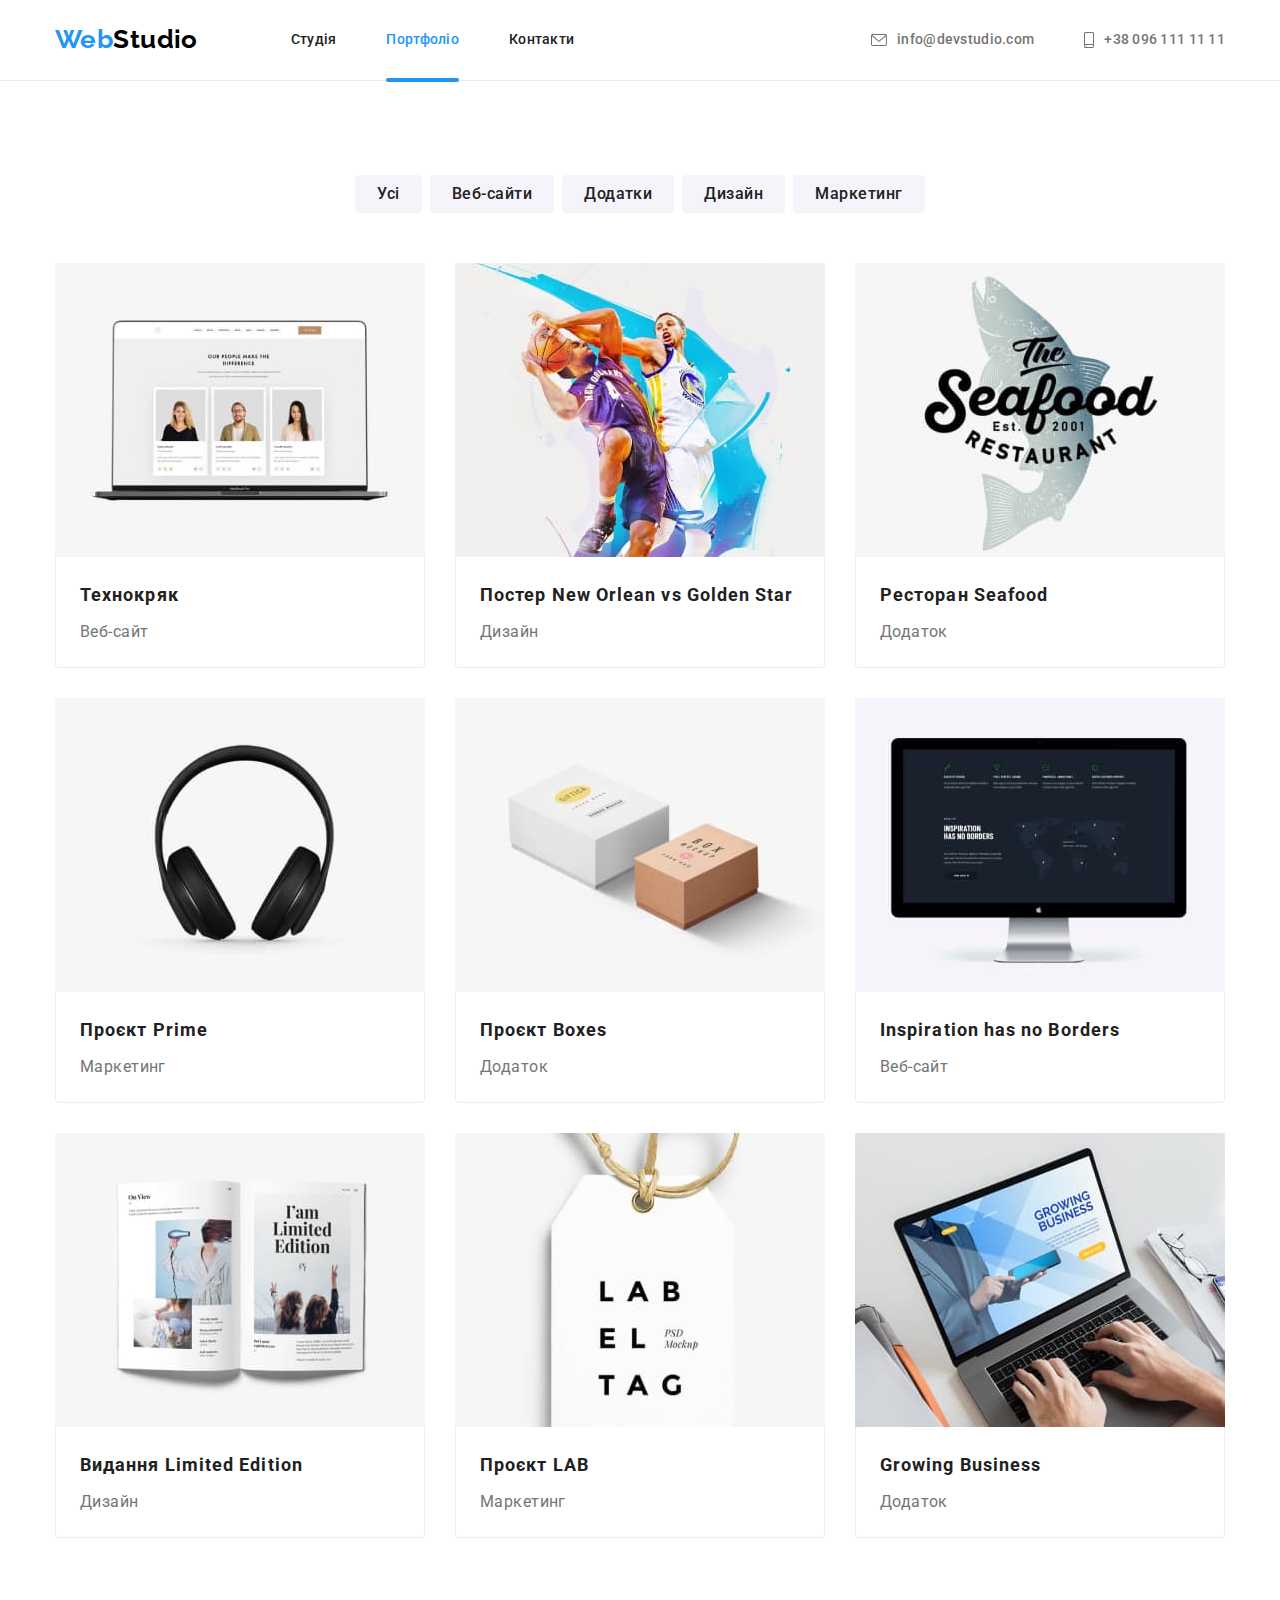
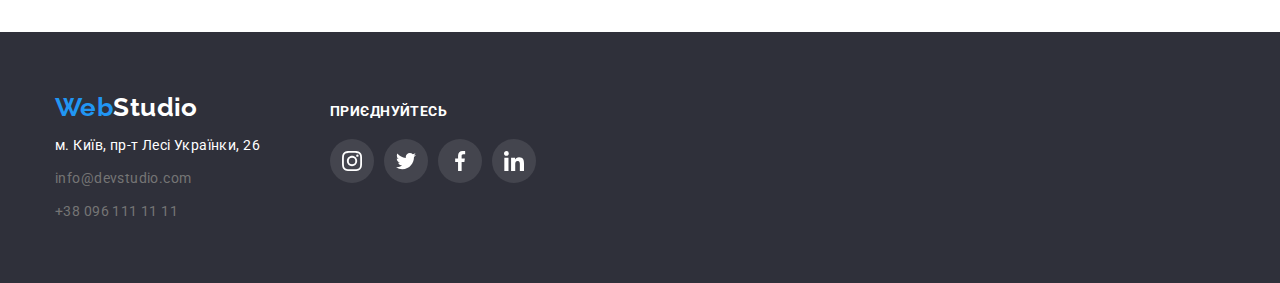
==== portfolio.html @ 3657bc27 "24-10-2022" ====
<!DOCTYPE html>
<html lang="uk">
  <head>
    <meta charset="UTF-8" />
    <meta http-equiv="X-UA-Compatible" content="IE=edge" />
    <meta name="viewport" content="width=device-width, initial-scale=1.0" />
    <title>Portfolio</title>
    <link rel="preconnect" href="https://fonts.googleapis.com" />
    <link rel="preconnect" href="https://fonts.gstatic.com" crossorigin />
    <link
      href="https://fonts.googleapis.com/css2?family=Raleway:wght@700&family=Roboto:wght@400;500;700;900&display=swap"
      rel="stylesheet"
    />
    <link
      rel="stylesheet"
      href="https://cdnjs.cloudflare.com/ajax/libs/modern-normalize/1.1.0/modern-normalize.min.css"
    />
    <link rel="stylesheet" href="./css/styles.css" />
  </head>
  <body class="body-portfolio">
    <header class="page-header">
      <div class="container navigation-container">
        <nav class="navigation">
          <a href="./index.html" class="logo-link">Web<span class="logo">Studio</span></a>
          <ul class="header-nav">
            <li>
              <a href="./index.html" class="header-list">Студія</a>
            </li>
            <li>
              <a href="./portfolio.html" class="header-list list-current">Портфоліо</a>
            </li>
            <li>
              <a href="" class="header-list">Контакти</a>
            </li>
          </ul>
        </nav>
        <ul class="header-contact">
          <li>
            <a href="" class="header-link">
              <svg class="header-link-icon" width="16" height="12">
                <use href="./images/symbol-defs.svg#icon-envelope"></use>
              </svg>info@devstudio.com</a>
          </li>
          <li>
            <a href="" class="header-link">
              <svg class="header-link-icon" width="10" height="16">
                <use href="./images/symbol-defs.svg#icon-smartphone"></use>
              </svg>+38 096 111 11 11</a>
          </li>
        </ul>
      </div>
    </header>
    <main>
      <section class="section">
        <div class="container">
          <h1 class="visually-hidden">Фільтр робіт</h1>
          <ul class="button-nav">
            <li><button class="button" type="button">Усі</button></li>
            <li><button class="button" type="button">Веб-сайти</button></li>
            <li><button class="button" type="button">Додатки</button></li>
            <li><button class="button" type="button">Дизайн</button></li>
            <li><button class="button" type="button">Маркетинг</button></li>
          </ul>
          <ul class="projects-list">
            <li class="iteam">
              <a href="" class="projects-link">
                <div class="card-thumb">
                  <img src="./images/img-1-1.jpg" 
                   alt="зображення ноутбука на котрому відкритий сайт Технокряк" 
                   width="400" />
                   <div class="card-overlay">
                    <p class="card-text">
                      Ресурс пропонує комплексні пропозиції з різним рівнем функціоналу та сервісів. 
                      Все це дозволить відвідувачу отримати
                      вичерпні відомості про компанію чи приватну особу.
                    </p>
                   </div>
                </div>
                <div class="card-content">
                  <h2 class="title-card">Технокряк</h2>
                  <p class="text-card">Веб-сайт</p>
                </div>
              </a>
            </li>
            <li class="iteam">
              <a href="" class="projects-link">
                <div class="card-thumb">
                  <img src="./images/img-2-2.jpg" 
                   alt="Зображення постера баскетболістів New Orlean vs Golden Star"
                   width="400" />
                  <div class="card-overlay">
                    <p class="card-text">
                      Ресурс пропонує комплексні пропозиції з різним рівнем функціоналу та сервісів.
                      Все це дозволить відвідувачу отримати
                      вичерпні відомості про компанію чи приватну особу.
                    </p>
                  </div>
                </div>
                <div class="card-content">
                  <h2 class="title-card">Постер New Orlean vs Golden Star</h2>
                  <p class="text-card">Дизайн</p>
                </div>
              </a>
            </li>
            <li class="iteam">
              <a href="" class="projects-link">
                <div class="card-thumb">
                  <img src="./images/img-3-2.jpg" 
                   alt="Зображення логотипу ресторана Seafood" 
                   width="400" />
                  <div class="card-overlay">
                    <p class="card-text">
                      Ресурс пропонує комплексні пропозиції з різним рівнем функціоналу та сервісів.
                      Все це дозволить відвідувачу отримати
                      вичерпні відомості про компанію чи приватну особу.
                    </p>
                  </div>
                </div>
                <div class="card-content">
                  <h2 class="title-card">Ресторан Seafood</h2>
                  <p class="text-card">Додаток</p>
                </div>
              </a>
            </li>
            <li class="iteam">
              <a href="" class="projects-link">
                <div class="card-thumb">
                  <img src="./images/img-4-2.jpg" 
                   alt="зображення навушників" 
                   width="400" />
                  <div class="card-overlay">
                    <p class="card-text">
                      Ресурс пропонує комплексні пропозиції з різним рівнем функціоналу та сервісів.
                      Все це дозволить відвідувачу отримати
                      вичерпні відомості про компанію чи приватну особу.
                    </p>
                  </div>
                </div>               
                <div class="card-content">
                  <h2 class="title-card">Проєкт Prime</h2>
                  <p class="text-card">Маркетинг</p>
                </div>
              </a>
            </li>
            <li class="iteam">
              <a href="" class="projects-link">
                <div class="card-thumb">
                  <img src="./images/img-5-2.jpg"
                   alt="зображення двох коробок" 
                   width="400" />
                  <div class="card-overlay">
                    <p class="card-text">
                      Ресурс пропонує комплексні пропозиції з різним рівнем функціоналу та сервісів.
                      Все це дозволить відвідувачу отримати
                      вичерпні відомості про компанію чи приватну особу.
                    </p>
                  </div>
                </div>
                <div class="card-content">
                  <h2 class="title-card">Проєкт Boxes</h2>
                  <p class="text-card">Додаток</p>
                </div>
              </a>
            </li>
            <li class="iteam">
              <a href="" class="projects-link">
                <div class="card-thumb">
                  <img src="./images/img-6-2.jpg"
                   alt="зображення iMac з сайтом"
                   width="400" />
                  <div class="card-overlay">
                    <p class="card-text">
                      Ресурс пропонує комплексні пропозиції з різним рівнем функціоналу та сервісів.
                      Все це дозволить відвідувачу отримати
                      вичерпні відомості про компанію чи приватну особу.
                    </p>
                  </div>
                </div>
                <div class="card-content">
                  <h2 class="title-card">Inspiration has no Borders</h2>
                  <p class="text-card">Веб-сайт</p>
                </div>
              </a>
            </li>
            <li class="iteam">
              <a href="" class="projects-link">
                <div class="card-thumb">
                  <img src="./images/img-7-2.jpg"
                   alt="зображення книги"
                   width="400" />
                  <div class="card-overlay">
                    <p class="card-text">
                      Ресурс пропонує комплексні пропозиції з різним рівнем функціоналу та сервісів.
                      Все це дозволить відвідувачу отримати
                      вичерпні відомості про компанію чи приватну особу.
                    </p>
                  </div>
                </div>
                <div class="card-content">
                  <h2 class="title-card">Видання Limited Edition</h2>
                  <p class="text-card">Дизайн</p>
                </div>
              </a>
            </li>
            <li class="iteam">
              <a href="" class="projects-link">
                <div class="card-thumb">
                  <img src="./images/img-8-2.jpg"
                   alt="Зображення бірки"
                   width="400" />
                  <div class="card-overlay">
                    <p class="card-text">
                      Ресурс пропонує комплексні пропозиції з різним рівнем функціоналу та сервісів.
                      Все це дозволить відвідувачу отримати
                      вичерпні відомості про компанію чи приватну особу.
                    </p>
                  </div>
                </div>
                <div class="card-content">
                  <h2 class="title-card">Проєкт LAB</h2>
                  <p class="text-card">Маркетинг</p>
                </div>
              </a>
            </li>
            <li class="iteam">
              <a href="" class="projects-link">
                <div class="card-thumb">
                  <img src="./images/img-9-2.jpg"
                   alt="Людина користується ноутбуком"
                   width="400" />
                  <div class="card-overlay">
                    <p class="card-text">
                      Ресурс пропонує комплексні пропозиції з різним рівнем функціоналу та сервісів.
                      Все це дозволить відвідувачу отримати
                      вичерпні відомості про компанію чи приватну особу.
                    </p>
                  </div>
                </div>
                <div class="card-content">
                  <h2 class="title-card">Growing Business</h2>
                  <p class="text-card">Додаток</p>
                </div>
              </a>
            </li>
          </ul>
        </div>
      </section>
    </main>
    <footer class="section-footer">
      <div class="container">
        <div class="footer-all">
          <div class="footer-box-one">
            <a href="./index.html" class="logo-link-footer">Web<span class="logo-footer">Studio</span></a>
            <address>
              <ul class="footer-nav">
                <li class="footer-list">
                  <a href="https://goo.gl/maps/CPtrU1FHBa2aNyZL9" target="_blank" rel="noopener noreferrer nofollow"
                    class="footer-adress">м. Київ, пр-т Лесі Українки, 26</a>
                </li>
                <li class="footer-list">
                  <a href="mailto:info@devstudio.com" class="footer-mail">info@devstudio.com</a>
                </li>
                <li class="footer-list">
                  <a href="tel:380961111111" class="footer-tel">+38 096 111 11 11</a>
                </li>
              </ul>
            </address>
          </div>
          <div class="social-footer">
            <p class="social-footer-title">Приєднуйтесь</p>
            <ul class="social-list-footer">
              <li><a href="" class="social-link-footer">
                  <svg width="20" height="20">
                    <use href="./images/symbol-defs.svg#icon-instagram"></use>
                  </svg>
                </a></li>
              <li><a href="" class="social-link-footer">
                  <svg width="20" height="20">
                    <use href="./images/symbol-defs.svg#icon-twitter-1"></use>
                  </svg>
                </a></li>
              <li><a href="" class="social-link-footer">
                  <svg width="20" height="20">
                    <use href="./images/symbol-defs.svg#icon-facebook"></use>
                  </svg>
                </a></li>
              <li><a href="" class="social-link-footer">
                  <svg width="20" height="20">
                    <use href="./images/symbol-defs.svg#icon-linkedin"></use>
                  </svg>
                </a></li>
            </ul>
          </div>
        </div>
      </div>
    </footer>
  </body>
</html>
---- css/styles.css ----
/* колір заголовіків #212121 */
/* колір параграфів #757575 */
/* акцент #2196f3 */
/* білий колір #ffffff */
/* колір фона основний #f5f5f5 */
/* колір фона додатковий #2f303a */
/* колір фона додатковий #f5f4fa */

:root {
  --card-set-gap: 30px;
  --primary-text-color: #212121;
  --text-color: #757575;
  --accent-color: #2196f3;
  --white-color: #ffffff;
  --primary-background-color: #f5f5f5;
  --secondary-background-color: #2f303a;
  --third-background-color: #f5f4fa;
  --background-portfolio: #eeeeee;
  --icon-color: rgba(175, 177, 184, 1);
  --timing-function: 250ms cubic-bezier(0.4, 0, 0.2, 1);
}

.visually-hidden {
  position: absolute;
  white-space: nowrap;
  width: 1px;
  height: 1px;
  overflow: hidden;
  border: 0;
  padding: 0;
  clip: rect(0 0 0 0);
  clip-path: inset(50%);
  margin: -1px;
}

ul {
  margin: 0;
  padding: 0;
}

h1,
h2,
h3,
h4,
h5,
h6,
p {
  margin: 0;
  padding: 0;
}

img {
  display: block;
  max-width: 100%;
  height: auto;
}

.container {
  width: 100%;
  max-width: 1200px;
  margin: 0 auto;
  padding: 0 15px;
}

.section,
.section-team {
  padding: 94px 0;
}

body {
  font-family: "Roboto", sans-serif;
  font-weight: 400;
  font-size: 14px;
  line-height: 1.7;
  letter-spacing: 0.03em;
  background-color: var(--white-color);
  color: var(--text-color);
}

.logo-link {
  text-decoration: none;
  font-family: "Raleway";
  font-style: normal;
  font-weight: 700;
  font-size: 26px;
  line-height: 1.2;
  color: var(--accent-color);
}

.logo {
  font-family: "Raleway";
  font-style: normal;
  font-weight: 700;
  font-size: 26px;
  line-height: 1.2;
  color: #000000;
}

.logo-footer {
  font-family: "Raleway";
  font-style: normal;
  font-weight: 700;
  font-size: 26px;
  line-height: 1.2;
  color: var(--white-color);
}

.logo-link-footer {
  display: block;
  margin-bottom: 11px;
  text-decoration: none;
  font-family: "Raleway";
  font-style: normal;
  font-weight: 700;
  font-size: 26px;
  line-height: 1.2;
  text-decoration: none;
  color: var(--accent-color);
}

/* Hero */

.hero {
  padding: 200px 0;
  background-image: linear-gradient(
      rgba(47, 48, 58, 0.4),
      rgba(47, 48, 58, 0.4)
    ),
    url(../images/hero.jpg);
  background-repeat: no-repeat;
  background-position: center;
  background-size: 1600px 600px;
}

.hero-title {
  margin: 0 auto 30px auto;
  max-width: 696px;
  color: var(--white-color);
  font-weight: 900;
  font-size: 44px;
  line-height: 1.36;
  text-align: center;
  letter-spacing: 0.06em;
  text-transform: uppercase;
}

/* HEADER */

.page-header {
  border-bottom: 1px solid #ececec;
}

.navigation-container {
  display: flex;
}

.navigation {
  display: flex;
  align-items: center;
}

.header-nav {
  display: flex;
  gap: 50px;
  margin-left: 93px;
  list-style: none;
}

.header-contact {
  display: flex;
  align-items: center;
  gap: 50px;
  margin-left: auto;
  list-style: none;
}

.header-list {
  position: relative;
  display: block;
  padding: 32px 0;
  color: var(--primary-text-color);
  text-decoration: none;
  font-weight: 500;
  font-size: 14px;
  line-height: 1.14;
  letter-spacing: 0.02em;

  transition: color var(--timing-function);
}

.header-link {
  display: flex;
  align-items: center;
  padding: 32px 0;
  color: var(--text-color);
  font-weight: 500;
  font-size: 14px;
  line-height: 1.1;
  letter-spacing: 0.02em;
  text-decoration: none;

  transition: color var(--timing-function);
}

.header-link:hover,
.header-link:focus {
  color: var(--accent-color);
}

.header-link-icon {
  fill: currentColor;
  margin-right: 10px;
}

.header-list:hover,
.header-list:focus {
  color: var(--accent-color);
}

.list-current {
  color: var(--accent-color);
}

.list-current::after {
  display: block;
  content: "";
  position: absolute;
  left: 0;
  bottom: -2px;
  width: 100%;
  height: 4px;
  background-color: var(--accent-color);
  border-radius: 2px;
}

/* Features */

.section-features {
  padding-bottom: 0;
  padding-top: 94px;
}

.features-box {
  display: flex;
  gap: 30px;
  justify-content: center;
  align-items: center;
  margin-bottom: 30px;
  border-radius: 4px;
  width: 270px;
  height: 120px;
  background-color: var(--third-background-color);
}

.features-box-icon {
}

.features-list {
  display: flex;
  gap: 30px;
}

.title-text {
  max-width: 270px;
}

.title-primary {
  margin-bottom: 50px;
  color: var(--primary-text-color);
  font-weight: 700;
  font-size: 36px;
  line-height: 1.2;
  text-align: center;
  letter-spacing: 0.03em;
}

.features-images {
  display: flex;
  gap: 30px;
}

.features-images,
.features-list {
  list-style: none;
}

.features-list .title {
  margin-bottom: 10px;
  max-width: 270px;
  color: var(--primary-text-color);
  font-weight: 700;
  font-size: 14px;
  line-height: 1.1;
  letter-spacing: 0.03em;
  text-transform: uppercase;
}

.activity {
  position: relative;
}

.activity-title {
  position: absolute;
  display: flex;
  justify-content: center;
  align-items: center;
  height: 70px;
  width: 100%;
  background-color: rgba(47, 48, 58, 0.8);
  margin: 0;
  bottom: 0;
  font-weight: 700;
  font-size: 14px;
  line-height: 1.143;
  text-transform: uppercase;
  color: var(--white-color);
}

/* Team */

.card {
  width: 270px;
  background-color: var(--white-color);
  box-shadow: 0px 1px 3px rgba(0, 0, 0, 0.12), 0px 1px 1px rgba(0, 0, 0, 0.14),
    0px 2px 1px rgba(0, 0, 0, 0.2);
  border-radius: 0px 0px 4px 4px;
}

.container-card {
  padding: 30px 0;
  text-align: center;
}

.team-list {
  display: flex;
  gap: 30px;
}

.team-title {
  color: var(--primary-text-color);
  font-weight: 700;
  font-size: 36px;
  line-height: 1.4;
  text-align: center;
  letter-spacing: 0.03em;
  margin-bottom: 50px;
}

.section-team {
  background-color: var(--third-background-color);
}

.team-list .title {
  margin-bottom: 10px;
  color: var(--primary-text-color);
  font-weight: 500;
  font-size: 16px;
  line-height: 1.2;
  letter-spacing: 0.03em;
}

.team-list .text {
  padding-bottom: 16px;
  line-height: 1.2;
}

.social-list {
  display: flex;
  justify-content: center;
  gap: 10px;
  list-style: none;
}

.social-link {
  display: flex;
  align-items: center;
  justify-content: center;
  border-radius: 50%;
  width: 44px;
  height: 44px;
  background-color: var(--white-color);
  fill: var(--icon-color);

  transition: background-color var(--timing-function),
    fill var(--timing-function);
}

.social-link:hover,
.social-link:focus {
  background-color: var(--accent-color);
  fill: var(--white-color);
}

.team-list {
  list-style: none;
}

/* Clients */

.clients-title {
  color: var(--primary-text-color);
  font-weight: 700;
  font-size: 36px;
  line-height: 1.4;
  text-align: center;
  letter-spacing: 0.03em;
  margin-bottom: 50px;
}

.clients-list {
  display: flex;
  justify-content: center;
  gap: 30px;
  list-style: none;
}

.client-link {
  display: flex;
  align-items: center;
  justify-content: center;
  border-radius: 4px;
  border: 1px solid #afb1b8;
  width: 170px;
  height: 92px;
  background-color: var(--white-color);
  fill: var(--icon-color);

  transition: border-color var(--timing-function), fill var(--timing-function);
}

.client-link:hover,
.client-link:focus {
  border-color: var(--accent-color);
  fill: var(--accent-color);
}

/* Footer */

.footer-list:not(:last-child) {
  margin-bottom: 9px;
}

.footer-all {
  display: flex;
  align-items: baseline;
}

.section-footer {
  background-color: var(--secondary-background-color);
  padding: 60px 0;
}

.footer-nav {
  list-style: none;
  font-style: normal;
}

.footer-adress {
  color: var(--white-color);
  text-decoration: none;

  transition: color var(--timing-function);
}

.footer-adress:hover,
.footer-adrees:focus {
  color: var(--accent-color);
}

.footer-mail,
.footer-tel {
  color: var(--text-color);
  text-decoration: none;

  transition: color var(--timing-function);
}

.footer-tel:hover,
.footer-tel:focus {
  color: var(--accent-color);
}

.footer-mail:hover,
.footer-mail:focus {
  color: var(--accent-color);
}

.social-footer {
  margin-left: 70px;
  margin-right: 93px;
}

.social-footer-title {
  font-style: normal;
  font-weight: 700;
  font-size: 14px;
  line-height: 1.1;
  letter-spacing: 0.03em;
  text-transform: uppercase;
  color: var(--white-color);
  margin-bottom: 20px;
}

.social-list-footer {
  display: flex;
  justify-content: center;
  gap: 10px;
  list-style: none;
}

.social-link-footer {
  display: flex;
  align-items: center;
  justify-content: center;
  border-radius: 50%;
  width: 44px;
  height: 44px;
  background-color: rgba(255, 255, 255, 0.1);
  fill: var(--white-color);

  transition: background-color var(--timing-function);
}

.social-link-footer:hover,
.social-link-footer:focus {
  background-color: var(--accent-color);
}

.footer-text-form {
  margin-bottom: 20px;
  font-weight: 700;
  font-size: 14px;
  line-height: 16px;
  letter-spacing: 0.03em;
  text-transform: uppercase;
  color: var(--white-color);
}

.footer-input {
  width: 358px;
  height: 50px;
  border: 1px solid rgba(255, 255, 255, 0.3);
  filter: drop-shadow(0px 4px 4px rgba(0, 0, 0, 0.15));
  border-radius: 4px;
  background-color: var(--secondary-background-color);
  padding-left: 16px;
}

.footer-label {
  display: flex;
  justify-content: center;
  align-items: center;
  gap: 12px;
}

.button-footer {
  display: flex;
  align-items: center;
  justify-content: center;
  gap: 10px;
  padding: 0;
  border-radius: 4px;
  min-width: 200px;
  height: 50px;
  color: var(--white-color);
  background-color: var(--accent-color);
  font-family: "Roboto", sans-serif;
  border: none;
  font-weight: 700;
  font-size: 16px;
  line-height: 1.88;
  letter-spacing: 0.06em;
  cursor: pointer;

  transition: background-color var(--timing-function);
}

.button-icon {
  fill: currentColor;
}

.button-footer:hover,
.button-footer:focus {
  color: var(--white-color);
  background-color: #188ce8;
}

/* Button */

.button-hero {
  margin: 0 auto;
  border-radius: 4px;
  padding: 10px 32px;
  min-width: 216px;
  color: var(--white-color);
  background-color: var(--accent-color);
  font-family: "Roboto", sans-serif;
  border: none;
  font-weight: 700;
  font-size: 16px;
  line-height: 1.88;
  display: flex;
  align-items: center;
  text-align: center;
  letter-spacing: 0.06em;
  cursor: pointer;

  transition: background-color var(--timing-function);
}

.button-hero:hover,
.button-hero:focus {
  color: var(--white-color);
  background-color: #188ce8;
}

.button-nav {
  display: flex;
  gap: 8px;
  justify-content: center;
  margin-bottom: 50px;
  list-style: none;
}

.button {
  padding: 6px 22px;
  border-radius: 4px;
  border: 0;
  color: var(--primary-text-color);
  background-color: var(--third-background-color);
  font-family: "Roboto";
  font-style: normal;
  font-weight: 500;
  font-size: 16px;
  line-height: 1.6;
  text-align: center;
  letter-spacing: 0.03em;
  cursor: pointer;

  transition: color var(--timing-function),
    background-color var(--timing-function), box-shadow var(--timing-function);
}

.button:hover,
.button:focus {
  color: var(--white-color);
  background-color: var(--accent-color);
  box-shadow: 0px 3px 1px rgba(0, 0, 0, 0.1), 0px 1px 2px rgba(0, 0, 0, 0.08),
    0px 2px 2px rgba(0, 0, 0, 0.12);
}

/* Portfolio */

.body-portfolio {
  color: var(--text-color);
  background-color: var(--white-color);
}

.card-thumb {
  position: relative;
  overflow: hidden;
}

.card-overlay {
  position: absolute;
  top: 0;
  left: 0;
  width: 100%;
  height: 100%;
  background-color: rgba(33, 150, 243, 0.9);

  transform: translateY(100%);
  pointer-events: none;
  transition: transform var(--timing-function);
}

.card-text {
  margin: 0;
  padding: 63px 24px;
  font-weight: 400;
  font-size: 18px;
  line-height: 1.56;
  letter-spacing: inherit;
  color: var(--white-color);
}

.projects-link:hover .card-overlay {
  transform: translateY(0);
}

.projects-list {
  display: flex;
  flex-wrap: wrap;
  gap: 30px;
  background-color: var(--white-color);
  list-style: none;
}

.projects-list > .iteam {
  display: block;
  flex-basis: calc(((100% - 60px) / 3));
}

.projects-list .title-card {
  color: var(--primary-text-color);
  font-size: 18px;
  line-height: 2;
  letter-spacing: 0.06em;
  margin-bottom: 4px;
}

.projects-list .text-card {
  color: var(--text-color);
  font-size: 16px;
  line-height: 1.88;
}

.projects-link {
  display: block;
  text-decoration: none;

  transition: box-shadow var(--timing-function);
}

.projects-link:hover,
.projects-link:focus {
  box-shadow: 0px 1px 1px rgba(0, 0, 0, 0.12), 0px 4px 4px rgba(0, 0, 0, 0.06),
    1px 4px 6px rgba(0, 0, 0, 0.16);
}

.card-content {
  padding: 20px 24px;
  border: 1px solid var(--background-portfolio);
  border-top: none;
  border-bottom-left-radius: 4px;
  border-bottom-right-radius: 4px;
}

/* Modal */

.backdrop {
  position: fixed;
  z-index: 999;
  top: 0;
  left: 0;
  width: 100%;
  height: 100%;
  background-color: rgba(0, 0, 0, 0.2);
  transform: translateY(0);
  transition: opacity var(--timing-function), visibility var(--timing-function),
    transform var(--timing-function);
}

.is-hidden {
  opacity: 0;
  transform: translateY(100%);
  visibility: hidden;
  pointer-events: none;
}

.modal {
  position: absolute;
  top: 50%;
  left: 50%;
  transform: translate(-50%, -50%);

  box-shadow: 0px 1px 3px rgba(0, 0, 0, 0.12), 0px 1px 1px rgba(0, 0, 0, 0.14),
    0px 2px 1px rgba(0, 0, 0, 0.2);
  border-radius: 4px;
  height: 581px;
  width: 528px;
  background-color: var(--white-color);

  padding: 40px;
}

.modal-title {
  margin-bottom: 12px;
  font-weight: 700;
  font-size: 20px;
  line-height: 1.15;
  text-align: center;
  letter-spacing: 0.03em;
  color: var(--primary-text-color);
}

.label-title {
  font-weight: 400;
  font-size: 12px;
  line-height: 1.16;
  letter-spacing: 0.01em;
}


.form-input {
  box-sizing: border-box;
  width: 100%;
  height: 40px;
  margin-top: 4px;
  border: 1px solid rgba(33, 33, 33, 0.2);
  border-radius: 4px;
  gap: 18px;
  cursor: pointer;
}

.form-label {
  display: block;
  margin-bottom: 18px ;
}

textarea {
  resize: none;
  width: 100%;
  height: 120px;
  padding: 12px 16px;
  cursor: pointer;
}

.button-close {
  position: absolute;
  display: flex;
  justify-content: center;
  align-items: center;
  top: 8px;
  right: 8px;
  width: 30px;
  height: 30px;
  border: 1px solid rgba(0, 0, 0, 0.1);
  border-radius: 50%;
  background-color: var(--white-color);
  cursor: pointer;
}

.button-close:hover, 
.button-close:focus {
  fill: var(--accent-color);
}
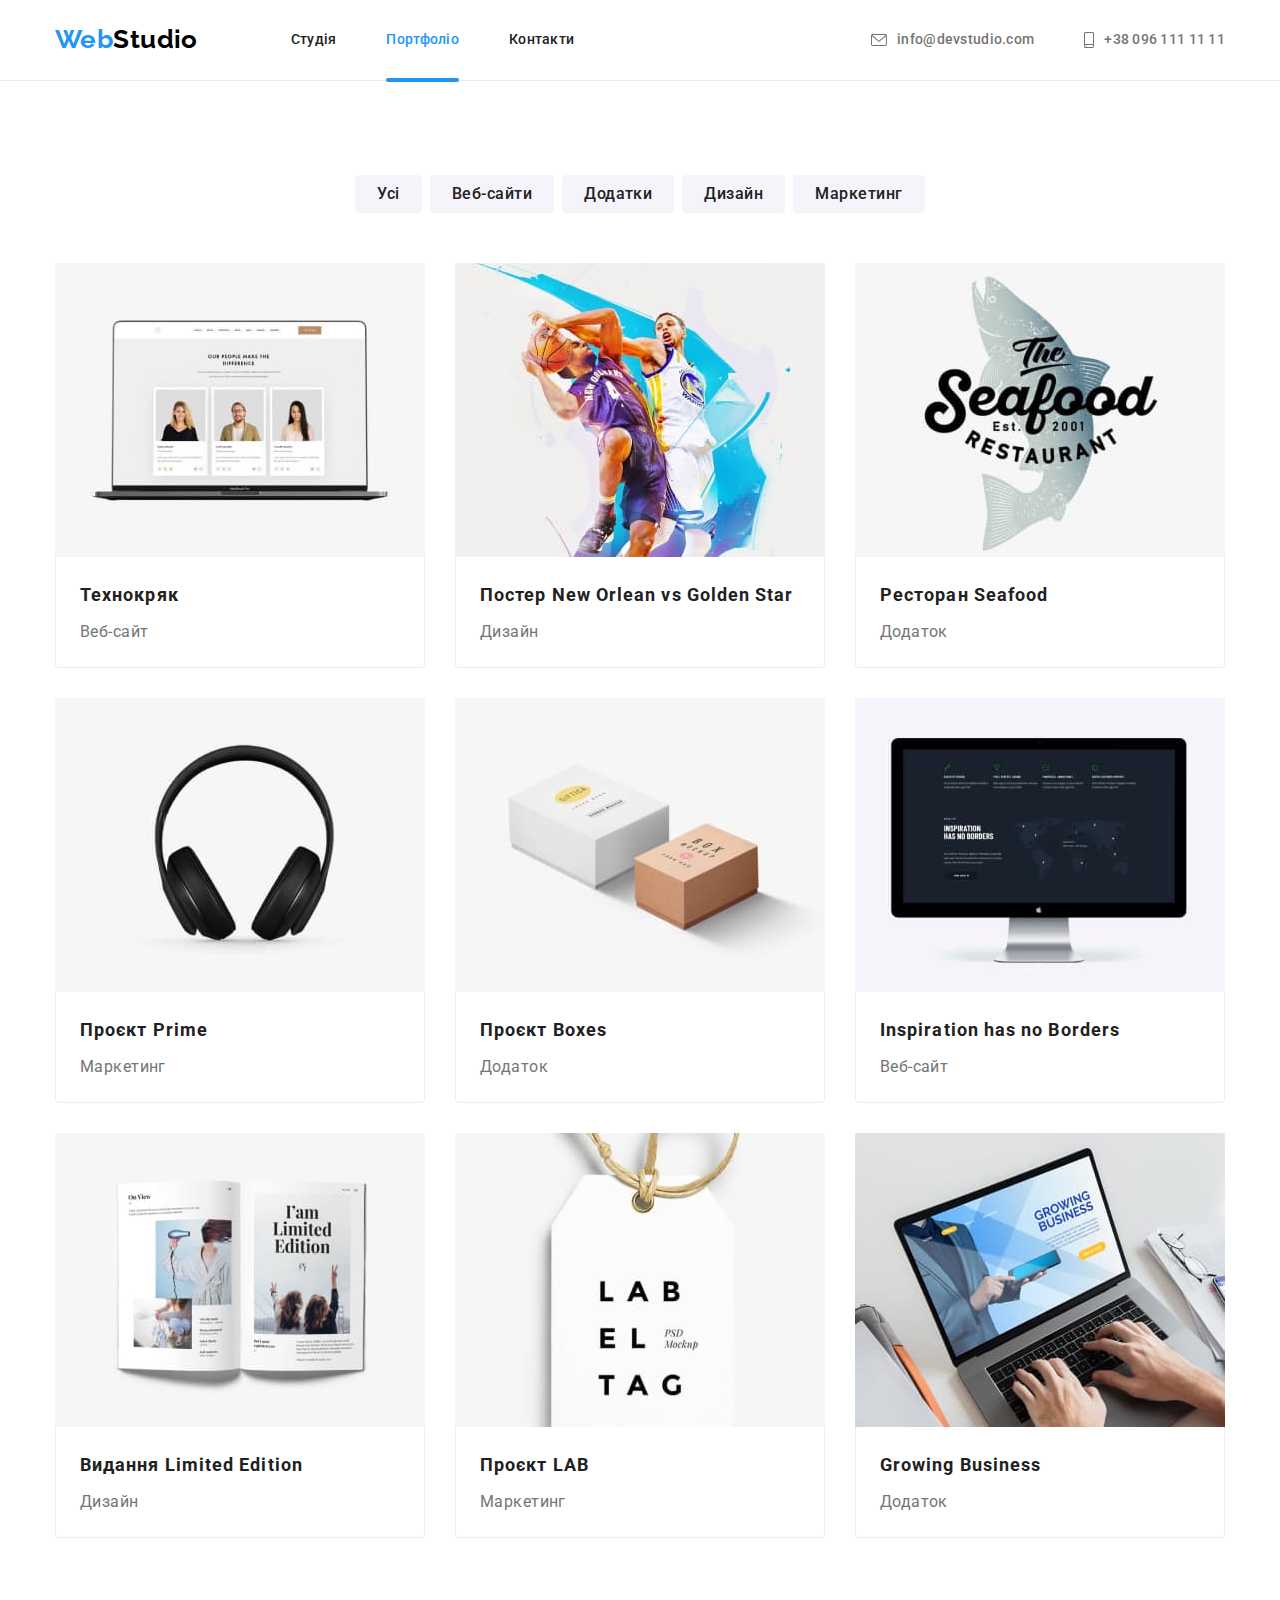
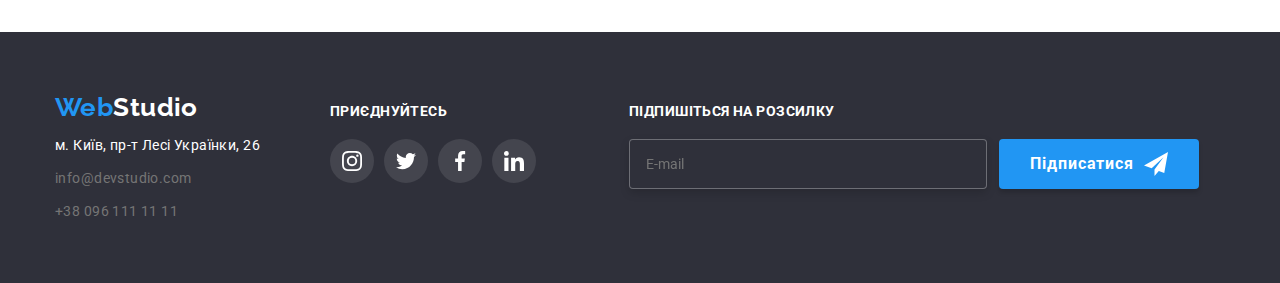
==== commit d3af92c3: "27-10-2022" ====
--- a/portfolio.html
+++ b/portfolio.html
@@ -291,6 +291,17 @@
                 </a></li>
             </ul>
           </div>
+          <form>
+            <p class="footer-text-form">Підпишіться на розсилку</p>
+            <label class="footer-label">
+              <input class="footer-input" type="email" name=" mail" placeholder="E-mail">
+              <button type="button" class="button-footer">Підписатися
+                <svg class="button-icon" width="24" height="24">
+                  <use href="./images/symbol-defs.svg#icon-send"></use>
+                </svg>
+              </button>
+            </label>
+          </form>
         </div>
       </div>
     </footer>
--- a/css/styles.css
+++ b/css/styles.css
@@ -564,6 +564,7 @@
   height: 50px;
   color: var(--white-color);
   background-color: var(--accent-color);
+  box-shadow: 0px 4px 4px rgba(0, 0, 0, 0.15);
   font-family: "Roboto", sans-serif;
   border: none;
   font-weight: 700;
@@ -767,7 +768,8 @@
   box-shadow: 0px 1px 3px rgba(0, 0, 0, 0.12), 0px 1px 1px rgba(0, 0, 0, 0.14),
     0px 2px 1px rgba(0, 0, 0, 0.2);
   border-radius: 4px;
-  height: 581px;
+  max-height: 581px;
+  height: 100%;
   width: 528px;
   background-color: var(--white-color);
 
@@ -784,28 +786,34 @@
   color: var(--primary-text-color);
 }
 
-.label-title {
-  font-weight: 400;
+.form-label {
   font-size: 12px;
   line-height: 1.16;
   letter-spacing: 0.01em;
 }
-
 
 .form-input {
   box-sizing: border-box;
   width: 100%;
   height: 40px;
-  margin-top: 4px;
+  padding: 12px 12px 12px 42px;
   border: 1px solid rgba(33, 33, 33, 0.2);
   border-radius: 4px;
   gap: 18px;
   cursor: pointer;
-}
-
-.form-label {
-  display: block;
-  margin-bottom: 18px ;
+  outline: none;
+}
+
+.form-control {
+  position: relative;
+  margin-bottom: 10px;
+}
+
+.input-icon {
+  position: absolute;
+  left: 15px;
+  top: 50%;
+  transform: translateY(-50%);
 }
 
 textarea {
@@ -814,6 +822,14 @@
   height: 120px;
   padding: 12px 16px;
   cursor: pointer;
+  border: 1px solid rgba(33, 33, 33, 0.2);
+  border-radius: 4px;
+  outline: none;
+}
+
+.form-input:focus,
+textarea:focus {
+  border-color: var(--accent-color);
 }
 
 .button-close {
@@ -831,7 +847,49 @@
   cursor: pointer;
 }
 
-.button-close:hover, 
+.button-close:hover,
 .button-close:focus {
   fill: var(--accent-color);
 }
+
+/* Checkbox */
+
+.checkbox-label {
+  position: relative;
+  padding-left: 23px;
+  font-size: 14px;
+  line-height: 1.16;
+  letter-spacing: 0.01em;
+}
+
+.form-button {
+  margin: 0 auto;
+}
+
+.form-button:hover,
+.form-button:focus {
+  background-color: var(#188CE8);
+}
+
+.checkbox-input {
+  appearance: none;
+  -webkit-appearance: none;
+  -moz-appearance: none;
+}
+
+.checkbox-icon {
+  position: absolute;
+  left: 0;
+  top: 0;
+  width: 16px;
+  height: 15px;
+  border: 2px solid var(--primary-text-color);
+  border-radius: 2px;
+  transition: background-color var(--timing-function), border var(--timing-function) ;
+}
+
+.checkbox-input:checked + .checkbox-icon {
+  background-color: var(--accent-color);
+  border: none;
+}
+
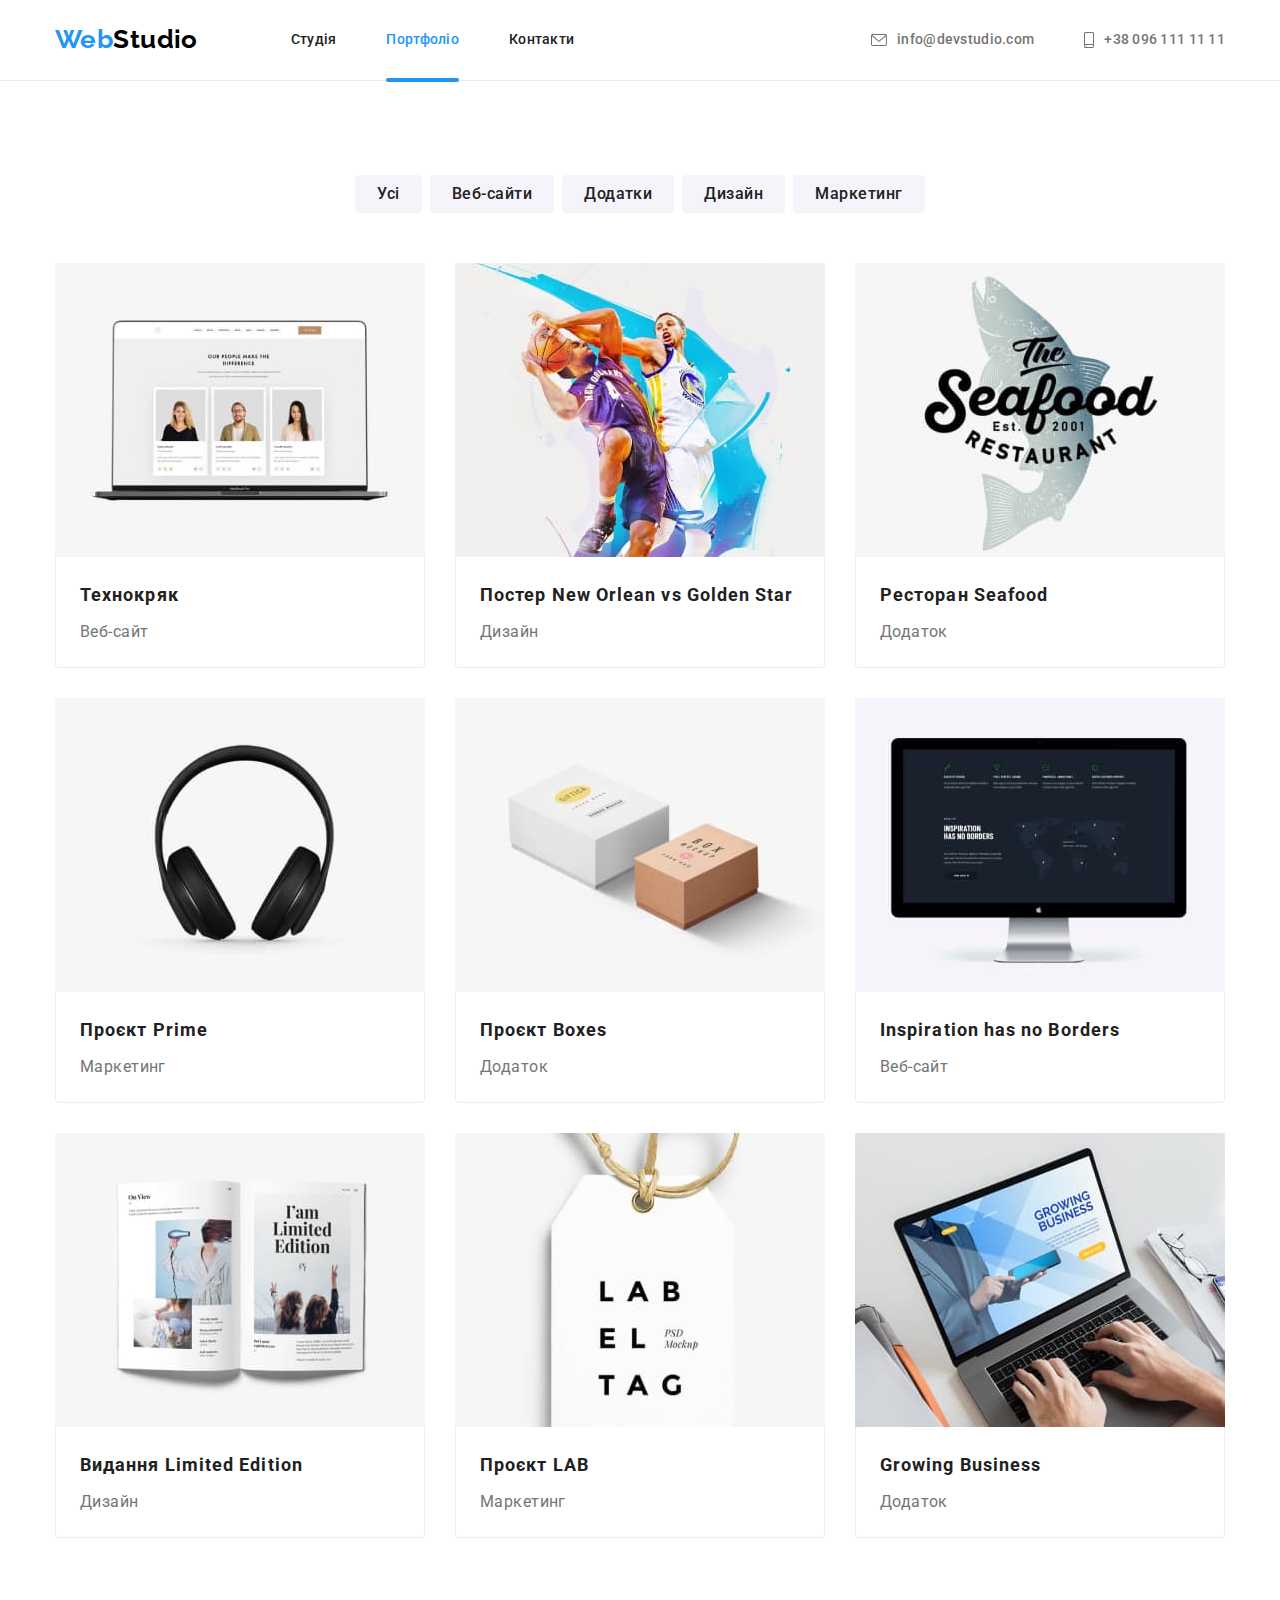
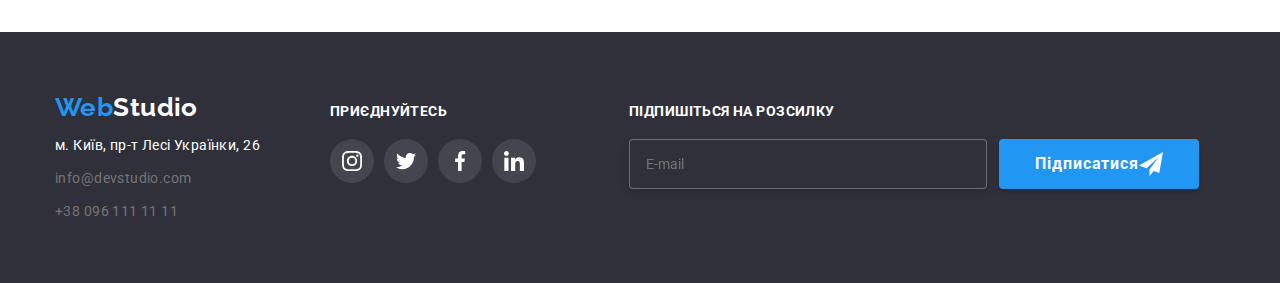
==== commit 150a676f: "28-10-2022 18:42" ====
--- a/portfolio.html
+++ b/portfolio.html
@@ -293,14 +293,16 @@
           </div>
           <form>
             <p class="footer-text-form">Підпишіться на розсилку</p>
-            <label class="footer-label">
-              <input class="footer-input" type="email" name=" mail" placeholder="E-mail">
+            <div class="footer-label">
+              <label>
+                <input class="footer-input" type="email" name=" mail" placeholder="E-mail">
+              </label>
               <button type="button" class="button-footer">Підписатися
                 <svg class="button-icon" width="24" height="24">
                   <use href="./images/symbol-defs.svg#icon-send"></use>
                 </svg>
               </button>
-            </label>
+            </div>
           </form>
         </div>
       </div>
--- a/css/styles.css
+++ b/css/styles.css
@@ -557,7 +557,6 @@
   display: flex;
   align-items: center;
   justify-content: center;
-  gap: 10px;
   padding: 0;
   border-radius: 4px;
   min-width: 200px;
@@ -768,8 +767,7 @@
   box-shadow: 0px 1px 3px rgba(0, 0, 0, 0.12), 0px 1px 1px rgba(0, 0, 0, 0.14),
     0px 2px 1px rgba(0, 0, 0, 0.2);
   border-radius: 4px;
-  max-height: 581px;
-  height: 100%;
+  height: 581px;
   width: 528px;
   background-color: var(--white-color);
 
@@ -787,6 +785,8 @@
 }
 
 .form-label {
+  display: block;
+  margin-bottom: 4px;
   font-size: 12px;
   line-height: 1.16;
   letter-spacing: 0.01em;
@@ -796,12 +796,14 @@
   box-sizing: border-box;
   width: 100%;
   height: 40px;
+  color: var(--text-color);
   padding: 12px 12px 12px 42px;
   border: 1px solid rgba(33, 33, 33, 0.2);
   border-radius: 4px;
   gap: 18px;
   cursor: pointer;
   outline: none;
+  transition: border-color var(--timing-function);
 }
 
 .form-control {
@@ -814,9 +816,16 @@
   left: 15px;
   top: 50%;
   transform: translateY(-50%);
+  transition: fill var(--timing-function);
+}
+
+.form-control:focus-within .input-icon {
+  fill: var(--accent-color);
 }
 
 textarea {
+  display: block;
+  margin-bottom: 20px;
   resize: none;
   width: 100%;
   height: 120px;
@@ -825,12 +834,15 @@
   border: 1px solid rgba(33, 33, 33, 0.2);
   border-radius: 4px;
   outline: none;
+  transition: border-color var(--timing-function);
 }
 
 .form-input:focus,
 textarea:focus {
   border-color: var(--accent-color);
 }
+
+
 
 .button-close {
   position: absolute;
@@ -863,7 +875,7 @@
 }
 
 .form-button {
-  margin: 0 auto;
+  margin: 20px auto 0 auto;
 }
 
 .form-button:hover,
